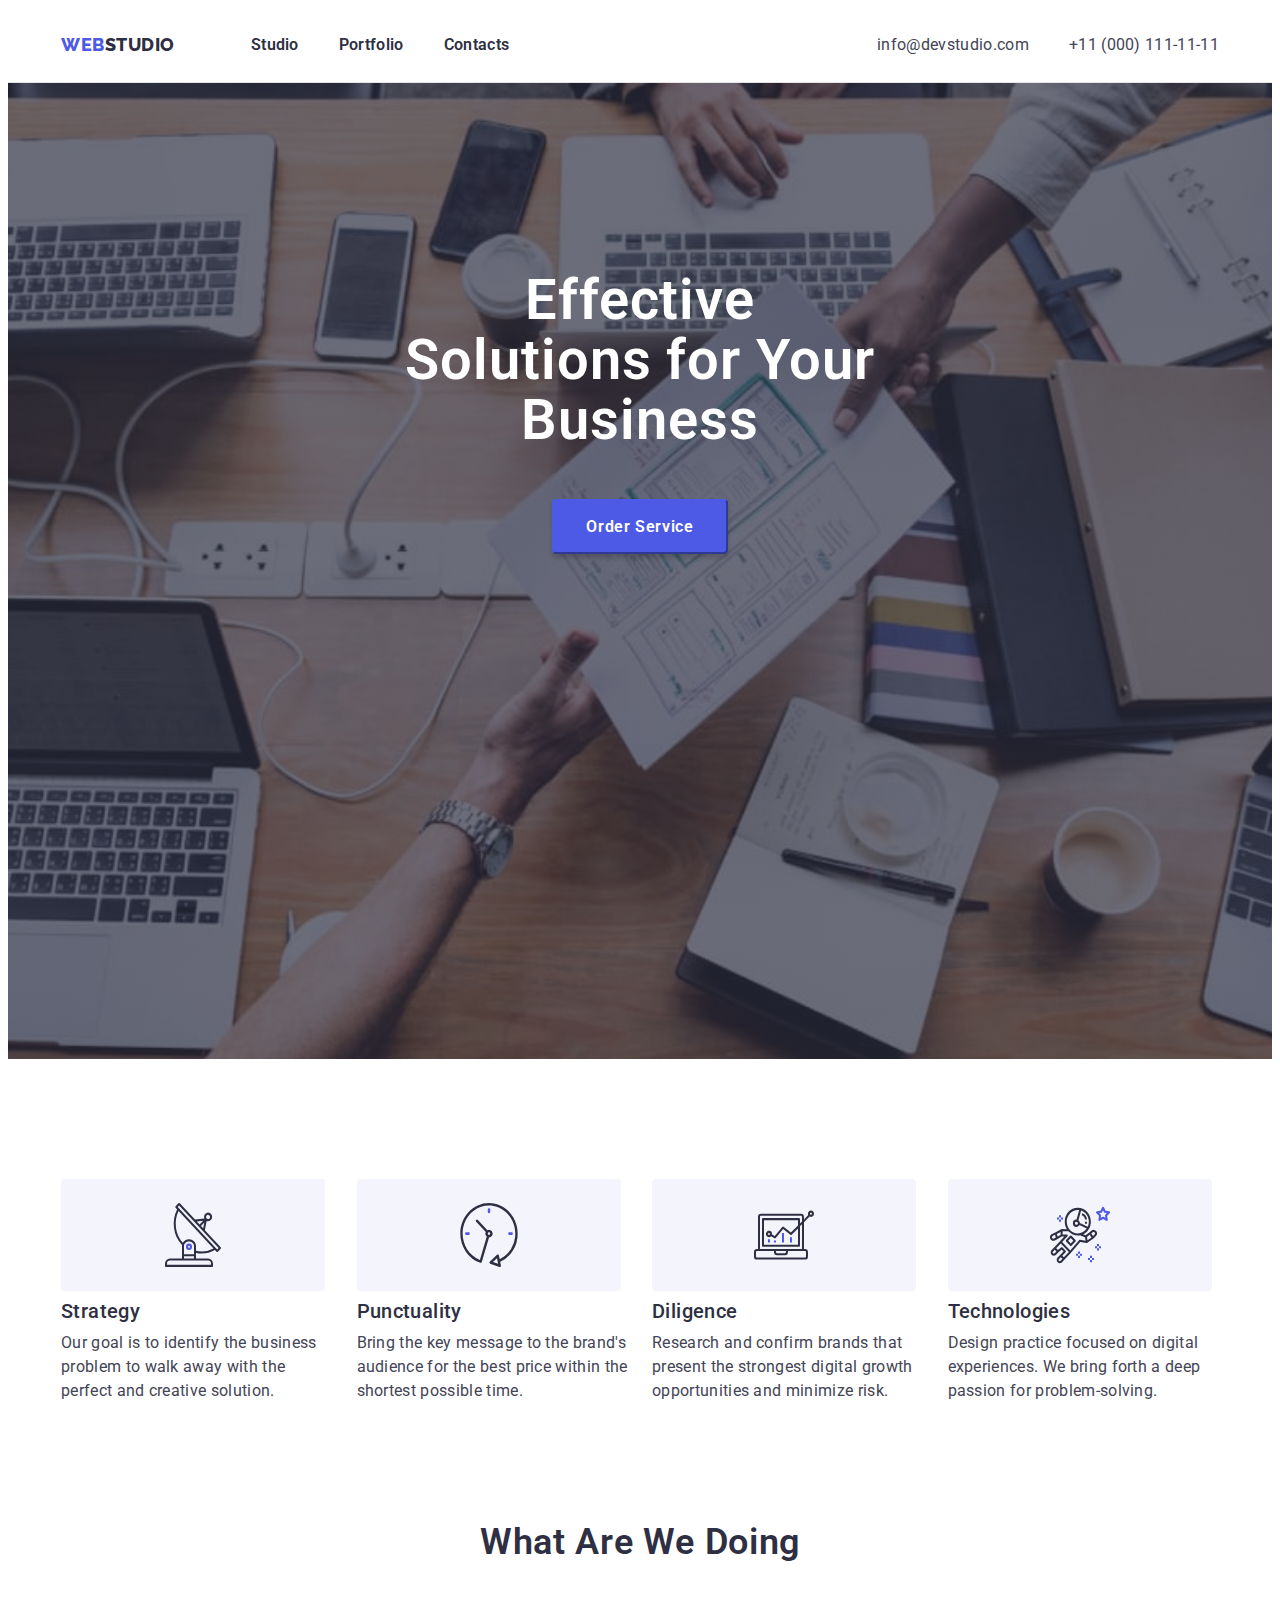
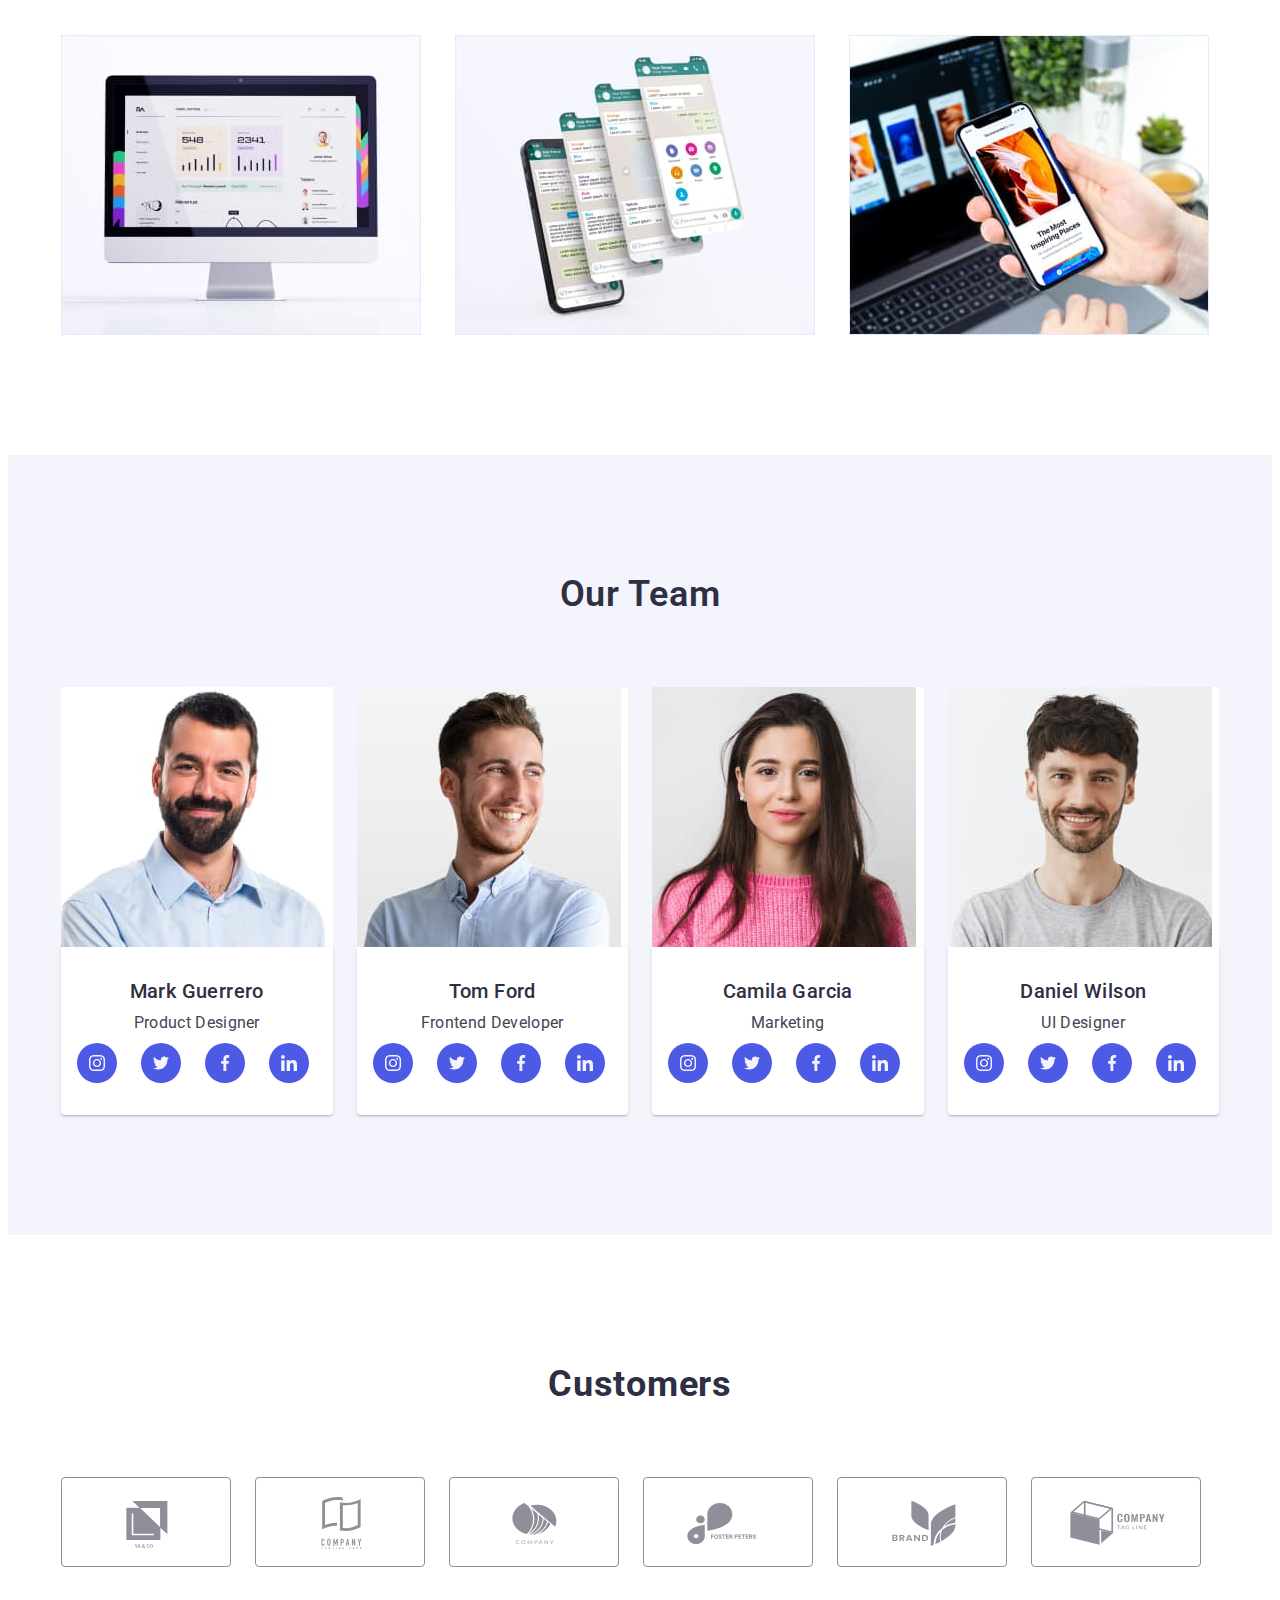
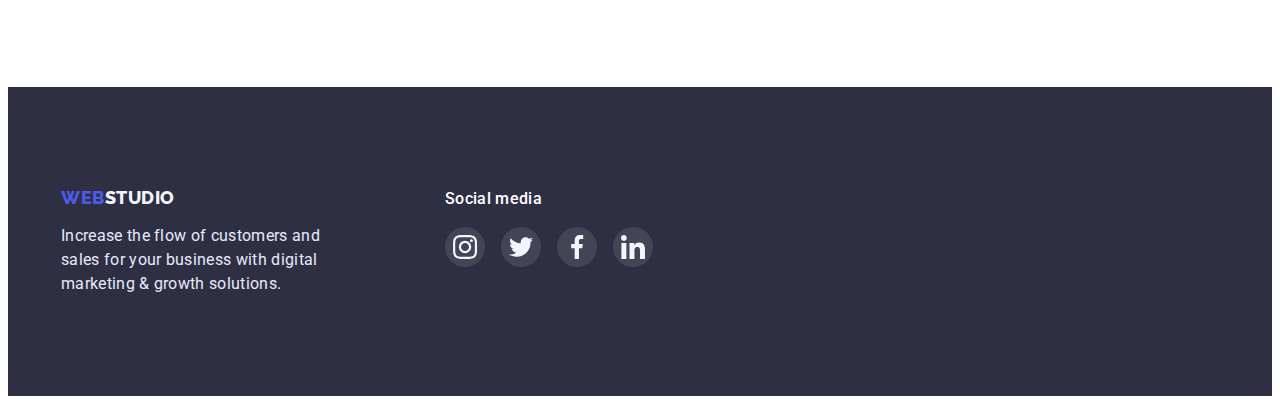
==== index.html @ f4039239 "first commit" ====
<!DOCTYPE html>
<html lang="en">
  <head>
    <meta charset="utf-8" />
    <meta http-equiv="X-UA-Compatible" content="IE=edge" />
    <title>WebStudio</title>
    <meta name="viewport" content="width=device-width, initial-scale=1" />
    <link rel="preconnect" href="https://fonts.googleapis.com" />
    <link rel="preconnect" href="https://fonts.googleapis.com" />
    <link rel="preconnect" href="https://fonts.gstatic.com" crossorigin />
    <link
      rel="stylesheet"
      href="https://cdnjs.cloudflare.com/ajax/libs/modern-normalize/1.1.0/modern-normalize.min.css"
      integrity="sha512-wpPYUAdjBVSE4KJnH1VR1HeZfpl1ub8YT/NKx4PuQ5NmX2tKuGu6U/JRp5y+Y8XG2tV+wKQpNHVUX03MfMFn9Q=="
      crossorigin="anonymous"
      referrerpolicy="no-referrer"
    />
    <link
      href="https://fonts.googleapis.com/css2?family=Montserrat:wght@400;700&family=Raleway:wght@800&family=Roboto:wght@400;500;700;900&display=swap"
      rel="stylesheet"
    />
    <link rel="stylesheet" href="./css/styles.css" />
  </head>
  <body>
    <header class="section header">
      <div class="head-container container">
        <nav class="header-navigation">
          <!-- <div class="logo-container"> -->
          <a class="header-logo-link link" href="./index.html"
            ><span class="header-logo-span">Web</span>Studio</a
          >
          <!-- </div> -->

          <ul class="header-list list">
            <li class="header-item">
              <a class="header-item-link link" href="./index.html">Studio</a>
            </li>
            <li class="header-item">
              <a class="header-item-link link" href="./portfolio.html"
                >Portfolio</a
              >
            </li>
            <li class="header-item">
              <a class="header-item-link link" href="">Contacts</a>
            </li>
          </ul>
        </nav>
        <address class="header-addr">
          <ul class="addr-list list">
            <li class="addr-item">
              <a class="addr-item-link link" href="mailto:info@devstudio.com"
                >info@devstudio.com</a
              >
            </li>
            <li class="addr-item">
              <a class="addr-item-link link" href="tel:+110001111111"
                >+11 (000) 111-11-11</a
              >
            </li>
          </ul>
        </address>
      </div>
    </header>
    <main>
      <section class="section hero">
        <div class="container hero-container">
          <h1 class="hero-title">Effective Solutions for Your Business</h1>
          <button class="hero-btn" type="button">Order Service</button>
        </div>
      </section>

      <section class="section">
        <div class="container benefit-container">
          <h2 class="visually-hidden benefit">Benefits</h2>
          <ul class="benefits-list list">
            <li>
              <h3 class="benefits-title benefits-title-strategy">Strategy</h3>
              <p class="benefits-text">
                Our goal is to identify the business problem to walk away with
                the perfect and creative solution.
              </p>
            </li>
            <li>
              <h3 class="benefits-title benefits-title-punctuality">
                Punctuality
              </h3>
              <p class="benefits-text">
                Bring the key message to the brand's audience for the best price
                within the shortest possible time.
              </p>
            </li>
            <li>
              <h3 class="benefits-title benefits-title-diligence">Diligence</h3>
              <p class="benefits-text">
                Research and confirm brands that present the strongest digital
                growth opportunities and minimize risk.
              </p>
            </li>
            <li>
              <h3 class="benefits-title benefits-title-technologies">
                Technologies
              </h3>
              <p class="benefits-text">
                Design practice focused on digital experiences. We bring forth a
                deep passion for problem-solving.
              </p>
            </li>
          </ul>
        </div>
      </section>

      <section class="section work-section">
        <div class="container">
          <h2 class="work-title">What are we doing</h2>
          <ul class="work-list list">
            <li class="work-item">
              <!-- width="360" -->
              <a class="work-link" href=""
                ><img
                  src="./images/img1.jpg"
                  alt="photo analytics "
                  class="work-img"
                  width="360"
              /></a>
            </li>
            <li class="work-item">
              <a class="work-link" href=""
                ><img
                  src="./images/img2.jpg"
                  alt="photo mobile application"
                  class="work-img"
                  width="360"
              /></a>
            </li>
            <li class="work-item">
              <a class="work-link" href=""
                ><img
                  src="./images/img3.jpg"
                  alt="photo mobile site"
                  class="work-img"
                  width="360"
              /></a>
            </li>
          </ul>
        </div>
      </section>

      <section class="section team">
        <div class="container">
          <h2 class="team-title">Our Team</h2>

          <ul class="team-list list">
            <li class="team-item">
              <img
                src="./images/img4.jpg"
                alt="photo Mark Guerrero"
                width="264"
                class="team-img"
              />
              <div class="team-content">
                <h3 class="team-officer">Mark Guerrero</h3>
                <p class="team-text">Product Designer</p>
                <ul class="team-list-icon list">
                  <li class="team-item-icon">
                    <a class="team-link-icon link" href="http://">
                      <svg class="team-svg-icon">
                        <use href="./images/icons.svg#instagram"></use>
                      </svg>
                    </a>
                  </li>
                  <li class="team-item-icon">
                    <a class="team-link-icon link" href="http://">
                      <svg class="team-svg-icon">
                        <use href="./images/icons.svg#twitter"></use>
                      </svg>
                    </a>
                  </li>
                  <li class="team-item-icon">
                    <a class="team-link-icon link" href="http://">
                      <svg class="team-svg-icon">
                        <use href="./images/icons.svg#facebook"></use>
                      </svg>
                    </a>
                  </li>
                  <li class="team-item-icon">
                    <a class="team-link-icon link" href="http://">
                      <svg class="team-svg-icon">
                        <use href="./images/icons.svg#linkedin"></use>
                      </svg>
                    </a>
                  </li>
                </ul>
              </div>
            </li>
            <li class="team-item">
              <img
                src="./images/img5.jpg"
                alt="photo Tom Ford"
                width="264"
                class="team-img"
              />
              <div class="team-content">
                <h3 class="team-officer">Tom Ford</h3>
                <p class="team-text">Frontend Developer</p>
                <ul class="team-list-icon list">
                  <li class="team-item-icon">
                    <a class="team-link-icon link" href="http://">
                      <svg class="team-svg-icon">
                        <use href="./images/icons.svg#instagram"></use>
                      </svg>
                    </a>
                  </li>
                  <li class="team-item-icon">
                    <a class="team-link-icon link" href="http://">
                      <svg class="team-svg-icon">
                        <use href="./images/icons.svg#twitter"></use>
                      </svg>
                    </a>
                  </li>
                  <li class="team-item-icon">
                    <a class="team-link-icon link" href="http://">
                      <svg class="team-svg-icon">
                        <use href="./images/icons.svg#facebook"></use>
                      </svg>
                    </a>
                  </li>
                  <li class="team-item-icon">
                    <a class="team-link-icon link" href="http://">
                      <svg class="team-svg-icon">
                        <use href="./images/icons.svg#linkedin"></use>
                      </svg>
                    </a>
                  </li>
                </ul>
              </div>
            </li>
            <li class="team-item">
              <img
                src="./images/img6.jpg"
                alt="photo Camila Garcia"
                width="264"
                class="team-img"
              />
              <div class="team-content">
                <h3 class="team-officer">Camila Garcia</h3>
                <p class="team-text">Marketing</p>
                <ul class="team-list-icon list">
                  <li class="team-item-icon">
                    <a class="team-link-icon link" href="http://">
                      <svg class="team-svg-icon">
                        <use href="./images/icons.svg#instagram"></use>
                      </svg>
                    </a>
                  </li>
                  <li class="team-item-icon">
                    <a class="team-link-icon link" href="http://">
                      <svg class="team-svg-icon">
                        <use href="./images/icons.svg#twitter"></use>
                      </svg>
                    </a>
                  </li>
                  <li class="team-item-icon">
                    <a class="team-link-icon link" href="http://">
                      <svg class="team-svg-icon">
                        <use href="./images/icons.svg#facebook"></use>
                      </svg>
                    </a>
                  </li>
                  <li class="team-item-icon">
                    <a class="team-link-icon link" href="http://">
                      <svg class="team-svg-icon">
                        <use href="./images/icons.svg#linkedin"></use>
                      </svg>
                    </a>
                  </li>
                </ul>
              </div>
            </li>
            <li class="team-item">
              <img
                src="./images/img7.jpg"
                alt="photo Daniel Wilson"
                width="264"
                class="team-img"
              />
              <div class="team-content">
                <h3 class="team-officer">Daniel Wilson</h3>
                <p class="team-text">UI Designer</p>
                <ul class="team-list-icon list">
                  <li class="team-item-icon">
                    <a class="team-link-icon link" href="http://">
                      <svg class="team-svg-icon">
                        <use href="./images/icons.svg#instagram"></use>
                      </svg>
                    </a>
                  </li>
                  <li class="team-item-icon">
                    <a class="team-link-icon link" href="http://">
                      <svg class="team-svg-icon">
                        <use href="./images/icons.svg#twitter"></use>
                      </svg>
                    </a>
                  </li>
                  <li class="team-item-icon">
                    <a class="team-link-icon link" href="http://">
                      <svg class="team-svg-icon">
                        <use href="./images/icons.svg#facebook"></use>
                      </svg>
                    </a>
                  </li>
                  <li class="team-item-icon">
                    <a class="team-link-icon link" href="http://">
                      <svg class="team-svg-icon">
                        <use href="./images/icons.svg#linkedin"></use>
                      </svg>
                    </a>
                  </li>
                </ul>
              </div>
            </li>
          </ul>
        </div>
      </section>
      <section class="section">
        <div class="container">
          <h1 class="customers">Customers</h1>
          <ul class="customer-list list">
            <li class="customer-item">
              <a class="customer-link link" href="http://">
                <svg class="customer-icon">
                  <use href="./images/icons.svg#Logo"></use>
                </svg>
              </a>
            </li>
            <li class="customer-item">
              <a class="customer-link link" href="http://">
                <svg class="customer-icon">
                  <use href="./images/icons.svg#Logo1"></use>
                </svg>
              </a>
            </li>
            <li class="customer-item">
              <a class="customer-link link" href="http://">
                <svg class="customer-icon">
                  <use href="./images/icons.svg#Logo2"></use>
                </svg>
              </a>
            </li>
            <li class="customer-item">
              <a class="customer-link link" href="http://">
                <svg class="customer-icon">
                  <use href="./images/icons.svg#Logo3"></use>
                </svg>
              </a>
            </li>
            <li class="customer-item">
              <a class="customer-link link" href="http://">
                <svg class="customer-icon">
                  <use href="./images/icons.svg#Logo4"></use>
                </svg>
              </a>
            </li>
            <li class="customer-item">
              <a class="customer-link link" href="http://">
                <svg class="customer-icon">
                  <use href="./images/icons.svg#Logo5"></use>
                </svg>
              </a>
            </li>
          </ul>
        </div>
      </section>
    </main>
    <footer class="footer">
      <div class="container footer-container">
        <div class="footer-box-logo">
          <a class="footer-logo link" href="./index.html"
            ><span class="header-logo-span">Web</span>Studio</a
          >
          <p class="footer-text">
            Increase the flow of customers and sales for your business with
            digital marketing & growth solutions.
          </p>
        </div>
        <div class="footer-box-media">
          <h3 class="footer-text-media">Social media</h3>
          <ul class="footer-list-media list">
            <li class="footer-item-media">
              <a class="footer-link-media" href="http://">
                <svg class="footer-media-icon">
                  <use href="./images/icons.svg#instagram"></use>
                </svg>
              </a>
            </li>
            <li class="footer-item-media">
              <a class="footer-link-media" href="http://">
                <svg class="footer-media-icon">
                  <use href="./images/icons.svg#twitter"></use>
                </svg>
              </a>
            </li>
            <li class="footer-item-media">
              <a class="footer-link-media" href="http://">
                <svg class="footer-media-icon">
                  <use href="./images/icons.svg#facebook"></use>
                </svg>
              </a>
            </li>
            <li class="footer-item-media">
              <a class="footer-link-media" href="http://">
                <svg class="footer-media-icon">
                  <use href="./images/icons.svg#linkedin"></use>
                </svg>
              </a>
            </li>
          </ul>
        </div>
      </div>
    </footer>
  </body>
</html>
---- css/styles.css ----
/* logo color #4D5AE5, #2E2F42*/
/* primary color #434455 */
/* secondary color #2E2F42 */
/* logo footer color #4D5AE5, #F4F4FD */
/* footer color #E7E9FC */
/* footer color #2E2F42 */

:root {
  --first-logo-color: #4d5ae5;
  --prymary-color: #434455;
  --secondary-color: #2e2f42;
  --addr-active-color: #404bbf;
  --main-background: #ffffff;
  --footer-background: #2e2f42;
  --footer-logo-color: #f4f4fd;
  --header-logo-color: #2e2f42;
  --hero-btn-color: #ffffff;
  --hero-border-color: #e5e5e5;
  --footer-text-color: #e7e9fc;
  --portfolio-btn-background: #f4f4fd;
  --portfolio-btn-border-color: #e7e9fc;
}

.visually-hidden {
  position: absolute;
  width: 1px;
  height: 1px;
  margin: -1px;
  border: 0;
  padding: 0;
  white-space: nowrap;
  clip-path: inset(100%);
  clip: rect(0 0 0 0);
  overflow: hidden;
}
/* body style */
body {
  background: var(--main-background);
  font-family: "Roboto", sans-serif;
  color: var(--prymary-color);
}
h1,
h2,
h3,
h4,
h5,
h6,
p {
  margin: 0;
  padding: 0;
}
a,
img {
  display: block;
}
button {
  cursor: pointer;
}
.section {
  padding-top: 120px;
}
.link {
  color: var(--prymary-color);
  font-style: normal;
  text-decoration: none;
}
.list {
  list-style: none;
  margin: 0;
  padding: 0;
}

/* Header */
.header {
  /* padding-top: 0; */
  padding-top: 25px;
  padding-bottom: 25px;
}

.header-navigation {
  display: flex;
  flex-wrap: wrap;
}

.container {
  margin-left: auto;
  margin-right: auto;
  max-width: 1158px;
  padding: 0 15px;
}
.head-container {
  display: flex;
  flex-wrap: wrap;
  align-items: center;
  /* padding-top: 25px;
  padding-bottom: 25px; */
}
.hero-container {
  /* padding: 188px 0; */
}
.benefit-container {
  /* padding: 120px 0 120px 0; */
}
.work-section {
  padding-bottom: 120px;
}
.footer-container {
  /* padding: 100px 0; */
  display: flex;
  gap: 120px;
}

.header-logo-link {
  color: var(--header-logo-color);
  font-family: "Raleway", sans-serif;
  font-weight: 800;
  font-size: 18px;
  line-height: 1.33;
  letter-spacing: 0.03em;
  text-transform: uppercase;
  margin-right: 76px;
}
.header-logo-span {
  color: var(--first-logo-color);
}
.header-item-link {
  color: var(--secondary-color);
  font-weight: 600;
  font-size: 16px;
  line-height: 1.5;
  letter-spacing: 0.02em;
}

.header-list {
  display: flex;
}
.header-item-link:hover,
.header-item-link:focus {
  color: var(--addr-active-color);
}

.header-item:not(:last-child) {
  margin-right: 40px;
}
.header-item-link {
}
.header-addr {
  margin-left: auto;
}
.addr-list {
  display: flex;
}
.addr-item-link {
  color: var(--prymary-color);
  font-size: 16px;
  line-height: 1.5;
  letter-spacing: 0.02em;
  font-weight: 400;
}
.addr-item-link:hover,
.addr-item-link:focus {
  color: var(--addr-active-color);
}
.addr-item:not(:last-child) {
  margin-right: 40px;
}

/* hero */
.hero {
  /* padding-top: 0; */
  max-width: 1440px;
  min-height: 600px;
  padding: 188px 0;
  margin: 0 auto;
  border-top: 1px solid var(--hero-border-color);
  background-repeat: no-repeat;
  background-size: cover;
  background-position: center;
  background-image: linear-gradient(
      to left,
      rgba(46, 47, 66, 0.7),
      rgba(46, 47, 66, 0.7)
    ),
    url(../images/hero-logo.jpg);
}
.hero-title {
  font-weight: 600;
  font-size: 56px;
  line-height: 1.07;
  text-align: center;
  letter-spacing: 0.017em;
  margin-left: auto;
  margin-right: auto;
  margin-bottom: 48px;

  color: var(--main-background);
  width: 492px;
}
.hero-btn:hover,
.hero-btn:focus {
  background-color: var(--addr-active-color);
}
.hero-btn {
  border-color: var(--first-logo-color);
  background-color: var(--first-logo-color);
  color: var(--hero-btn-color);
  box-shadow: 0px 4px 4px rgba(0, 0, 0, 0.15);
  border-radius: 4px;
  font-family: "Roboto";
  font-weight: 600;
  font-size: 16px;
  line-height: 1.19;
  letter-spacing: 0.04em;
  display: block;
  padding: 16px 32px;
  margin-left: auto;
  margin-right: auto;
}
/* Benefits */

.benefits-list {
  display: flex;
  flex-wrap: wrap;
  gap: 24px;
  /* padding: 0 15px; */
}
.benefits-list > li {
  flex-basis: calc((100% - 72px) / 4);
}

.benefits-title {
  font-weight: 500;
  font-size: 20px;
  line-height: 1.2;
  letter-spacing: 0.02em;
  color: var(--secondary-color);
  margin-bottom: 8px;
}
.benefits-title::before {
  margin-bottom: 8px;
  display: block;
  content: "";
  width: 264px;
  height: 112px;
  border-radius: 4px;
  background-color: var(--portfolio-btn-background);
}
.benefits-title-strategy::before {
  background-repeat: no-repeat;
  background-size: 60px 64px;
  background-position: center;
  background-image: url(../images/1/antenna.svg);
}

.benefits-title-punctuality::before {
  background-repeat: no-repeat;
  background-size: 60px 64px;
  background-position: center;
  background-image: url(../images/1/clock.svg);
}

.benefits-title-diligence::before {
  background-repeat: no-repeat;
  background-size: 60px 64px;
  background-position: center;
  background-image: url(../images/1/diagram.svg);
}

.benefits-title-technologies::before {
  background-repeat: no-repeat;
  background-size: 60px 64px;
  background-position: center;
  background-image: url(../images/1/astronaut.svg);
}

.benefits-text {
  font-size: 16px;
  line-height: 1.5;
  letter-spacing: 0.02em;
  color: var(--prymary-color);
}
/* Work */

.work-title {
  font-weight: 600;
  font-size: 36px;
  line-height: 1.11;
  text-align: center;
  letter-spacing: 0.02em;
  text-transform: capitalize;
  color: var(--secondary-color);
  margin-bottom: 72px;
}
.work-list {
  display: flex;
  flex-wrap: wrap;
  gap: 24px;
  /* padding: 0 15px; */
  /* overflow: hidden; */
}
.work-item {
  flex-basis: calc((100% - 48px) / 3);
}

/* team */
.team {
  padding-bottom: 120px;
  background-color: var(--footer-logo-color);
}
.team-title {
  font-weight: 600;
  font-size: 36px;
  line-height: 1.11;
  text-align: center;
  letter-spacing: 0.02em;
  text-transform: capitalize;
  color: var(--secondary-color);
  margin-bottom: 72px;
}
.team-list {
  display: flex;
  flex-wrap: wrap;
  gap: 24px;
}
.team-item {
  text-align: center;
  flex-basis: calc((100% - 72px) / 4);
  background-color: #ffffff;
  border-radius: 0px 0px 4px 4px;
}

.team-officer {
  font-weight: 500;
  font-size: 20px;
  line-height: 1.2;
  letter-spacing: 0.02em;
  color: var(--secondary-color);
  margin-bottom: 8px;
}
.team-content {
  padding: 32px 16px;
  background: #ffffff;
  box-shadow: 0px 1px 6px rgba(46, 47, 66, 0.08),
    0px 1px 1px rgba(46, 47, 66, 0.16), 0px 2px 1px rgba(46, 47, 66, 0.08);
  border-radius: 0px 0px 4px 4px;
}
.team-text {
  font-size: 16px;
  line-height: 1.5;
  letter-spacing: 0.02em;
}
.team-list-icon {
  display: flex;
  gap: 24px;
  margin-top: 8px;
}

.team-link-icon {
  display: flex;
  justify-content: center;
  align-items: center;
  width: 40px;
  height: 40px;
  border-radius: 50%;
  background-color: var(--first-logo-color);
}

.team-link-icon:hover,
.team-link-icon:focus {
  cursor: pointer;
  background-color: var(--addr-active-color);
}

.team-svg-icon {
  display: block;
  width: 16px;
  height: 16px;
}

/* Footer */
.footer {
  margin-top: 120px;
  padding: 100px 0;
  background-color: var(--footer-background);
}
.footer-logo {
  font-family: "Raleway", sans-serif;
  font-weight: 800;
  font-size: 18px;
  line-height: 1.17;
  letter-spacing: 0.03em;
  text-transform: uppercase;
  color: var(--footer-logo-color);
}
.footer-text {
  font-size: 16px;
  line-height: 1.5;
  letter-spacing: 0.02em;
  color: var(--footer-text-color);
  width: 264px;
  margin-top: 16px;
}
.footer-text-media {
  font-weight: 500;
  font-size: 16px;
  line-height: 1.5;
  /* identical to box height, or 150% */
  letter-spacing: 0.02em;
  color: #ffffff;
}
.footer-list-media {
  display: flex;
  gap: 16px;
  margin-top: 16px;
}
.footer-link-media {
  display: flex;
  justify-content: center;
  align-items: center;
  width: 40px;
  height: 40px;
  border-radius: 50%;
  background: rgba(255, 255, 255, 0.1);
}
.footer-link-media:hover,
.footer-link-media:focus {
  /* cursor: pointer; */
  background-color: #31d0aa;
}

.footer-media-icon {
  display: block;
  width: 24px;
  height: 24px;
}
/* Customers */
.customers {
  margin-top: 10px;
  font-weight: 700;
  font-size: 36px;
  line-height: 1.11;
  text-align: center;
  letter-spacing: 0.02em;
  text-transform: capitalize;
  color: var(--secondary-color);
}

.customer-list {
  display: flex;
  gap: 24px;
  margin-top: 72px;
}

.customer-link {
  display: flex;
  justify-content: center;
  align-items: center;
  width: 168px;
  height: 88px;
  border: 1px solid #8e8f99;
  border-radius: 4px;
}
.customer-link:hover,
.customer-link:focus {
  border-color: var(--addr-active-color);
}
.customer-link:hover .customer-icon,
.customer-link:focus .customer-icon {
  fill: var(--addr-active-color);
}

.customer-icon {
  /* fill="#8e8f99" style="fill: var(--color2, #8e8f99)" */
  fill: #8e8f99;
  width: 104px;
  height: 56px;
}
.customer-icon:hover {
  /* fill: var(--addr-active-color); */
}
/* Portfolio */
.portfolio {
  border-top: 1px solid var(--hero-border-color);
}

.portfolio-list-filter {
  display: flex;
  flex-wrap: wrap;
  justify-content: center;
  margin-bottom: 72px;
  gap: 24px;
}

.portfolio-list-img {
  display: flex;
  flex-wrap: wrap;
  column-gap: 24px;
  row-gap: 48px;
}
.portfolio-item-img {
  flex-basis: calc((100% - 48px) / 3);
  background: #ffffff;
}
.portfolio-item-img:hover .portfolio-img-link {
  /* border: 0.5px solid #F4F4FD; */
  box-shadow: 0px 1px 6px rgba(46, 47, 66, 0.08),
    0px 1px 1px rgba(46, 47, 66, 0.16), 0px 2px 1px rgba(46, 47, 66, 0.08);
}

.portfolio-btn:hover,
.portfolio-btn:focus {
  background-color: var(--addr-active-color);
  color: #ffffff;
  box-shadow: 0px 3px 1px rgba(0, 0, 0, 0.1), 0px 2px 1px rgba(0, 0, 0, 0.08),
    0px 2px 2px rgba(0, 0, 0, 0.12);
  border-radius: 4px;
  border-color: var(--addr-active-color);
}
.portfolio-btn {
  color: var(--first-logo-color);
  background: var(--portfolio-btn-background);
  border: 1px solid var(--portfolio-btn-border-color);
  border-radius: 4px;
  font-family: "Roboto";
  font-weight: 600;
  font-size: 16px;
  line-height: 1.5;
  text-align: center;
  letter-spacing: 0.04em;
  padding: 12px 24px;
}
.portfolio-list-title {
  color: var(--secondary-color);
  font-weight: 500;
  font-size: 20px;
  line-height: 1.2;
  letter-spacing: 0.02em;
  margin-bottom: 8px;
}
.portfolio-list-text {
  font-size: 16px;
  line-height: 1.5;
  letter-spacing: 0.02em;
}
.portfolio-img-content {
  padding: 32px 0 32px 16px;
  border: 1px solid #f4f4fd;
  border-top: 0;
  /* box-shadow: 0px 1px 6px rgba(46, 47, 66, 0.08); */
}
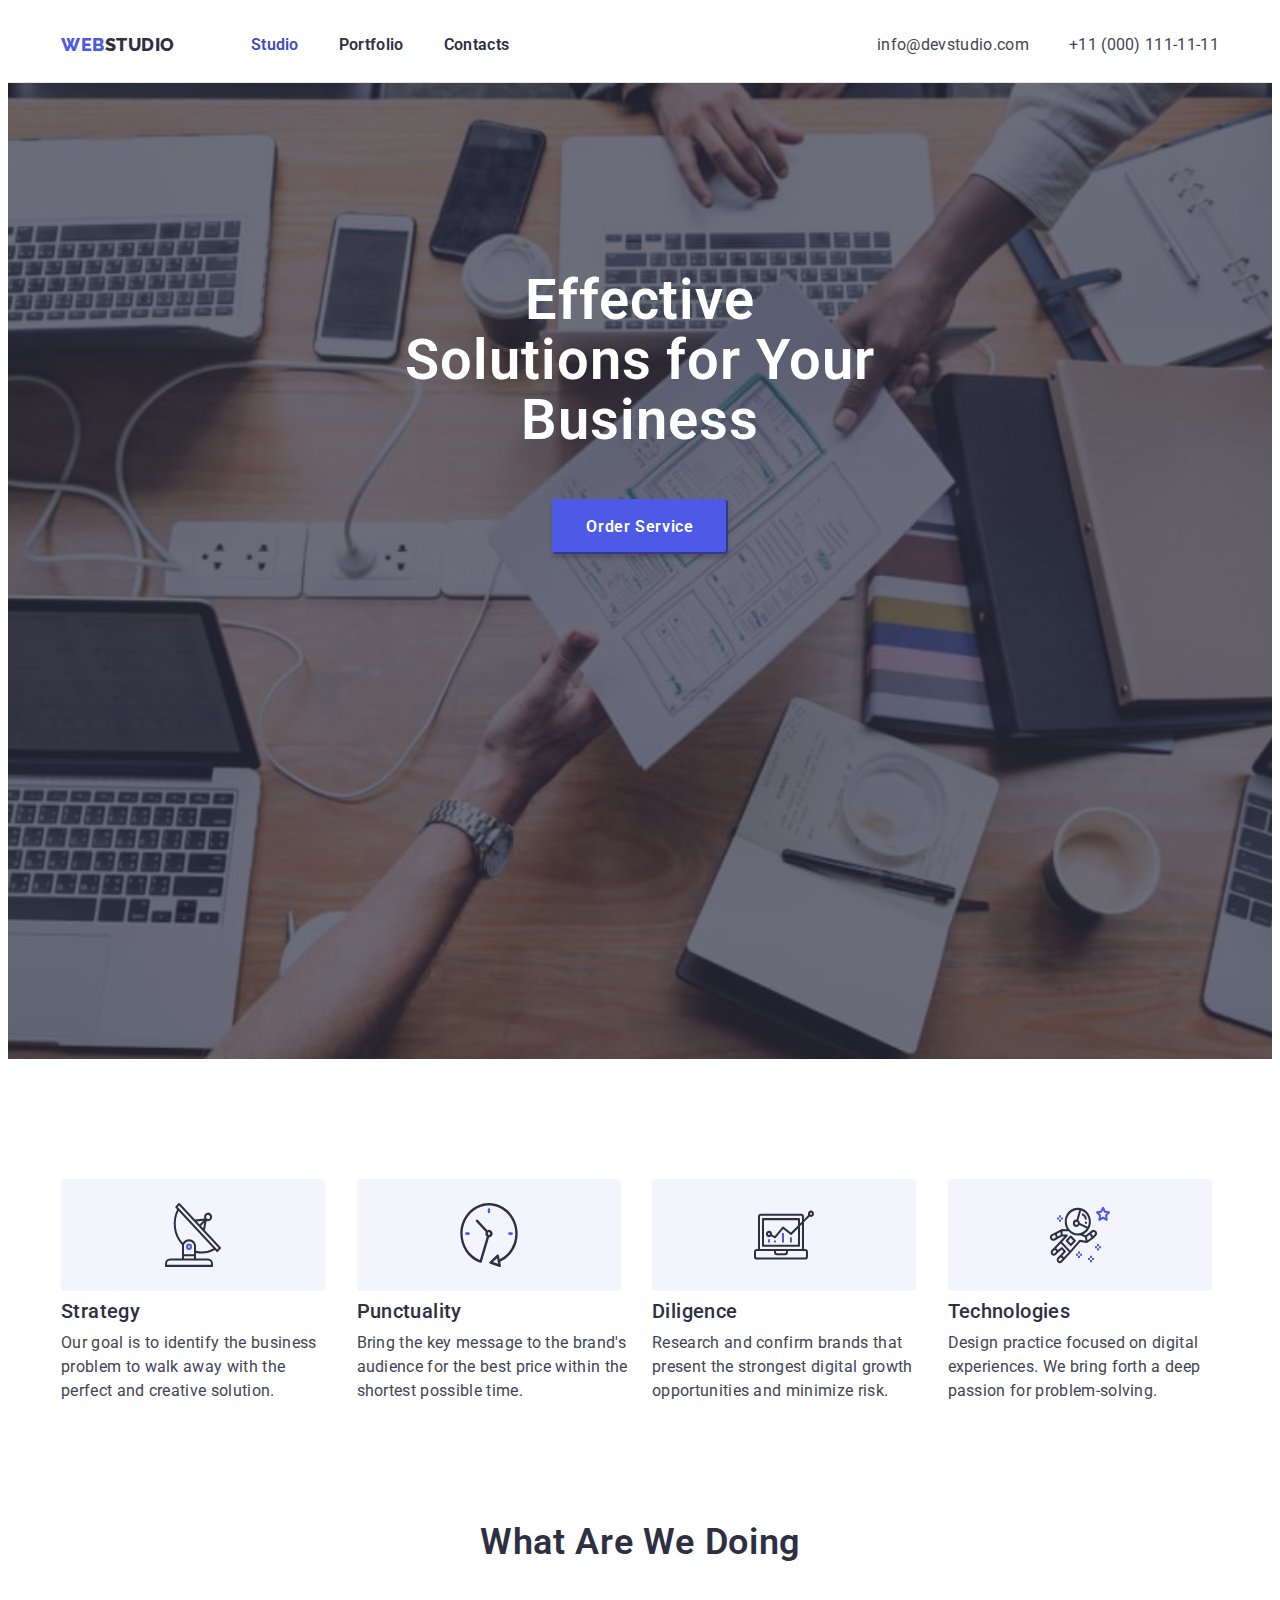
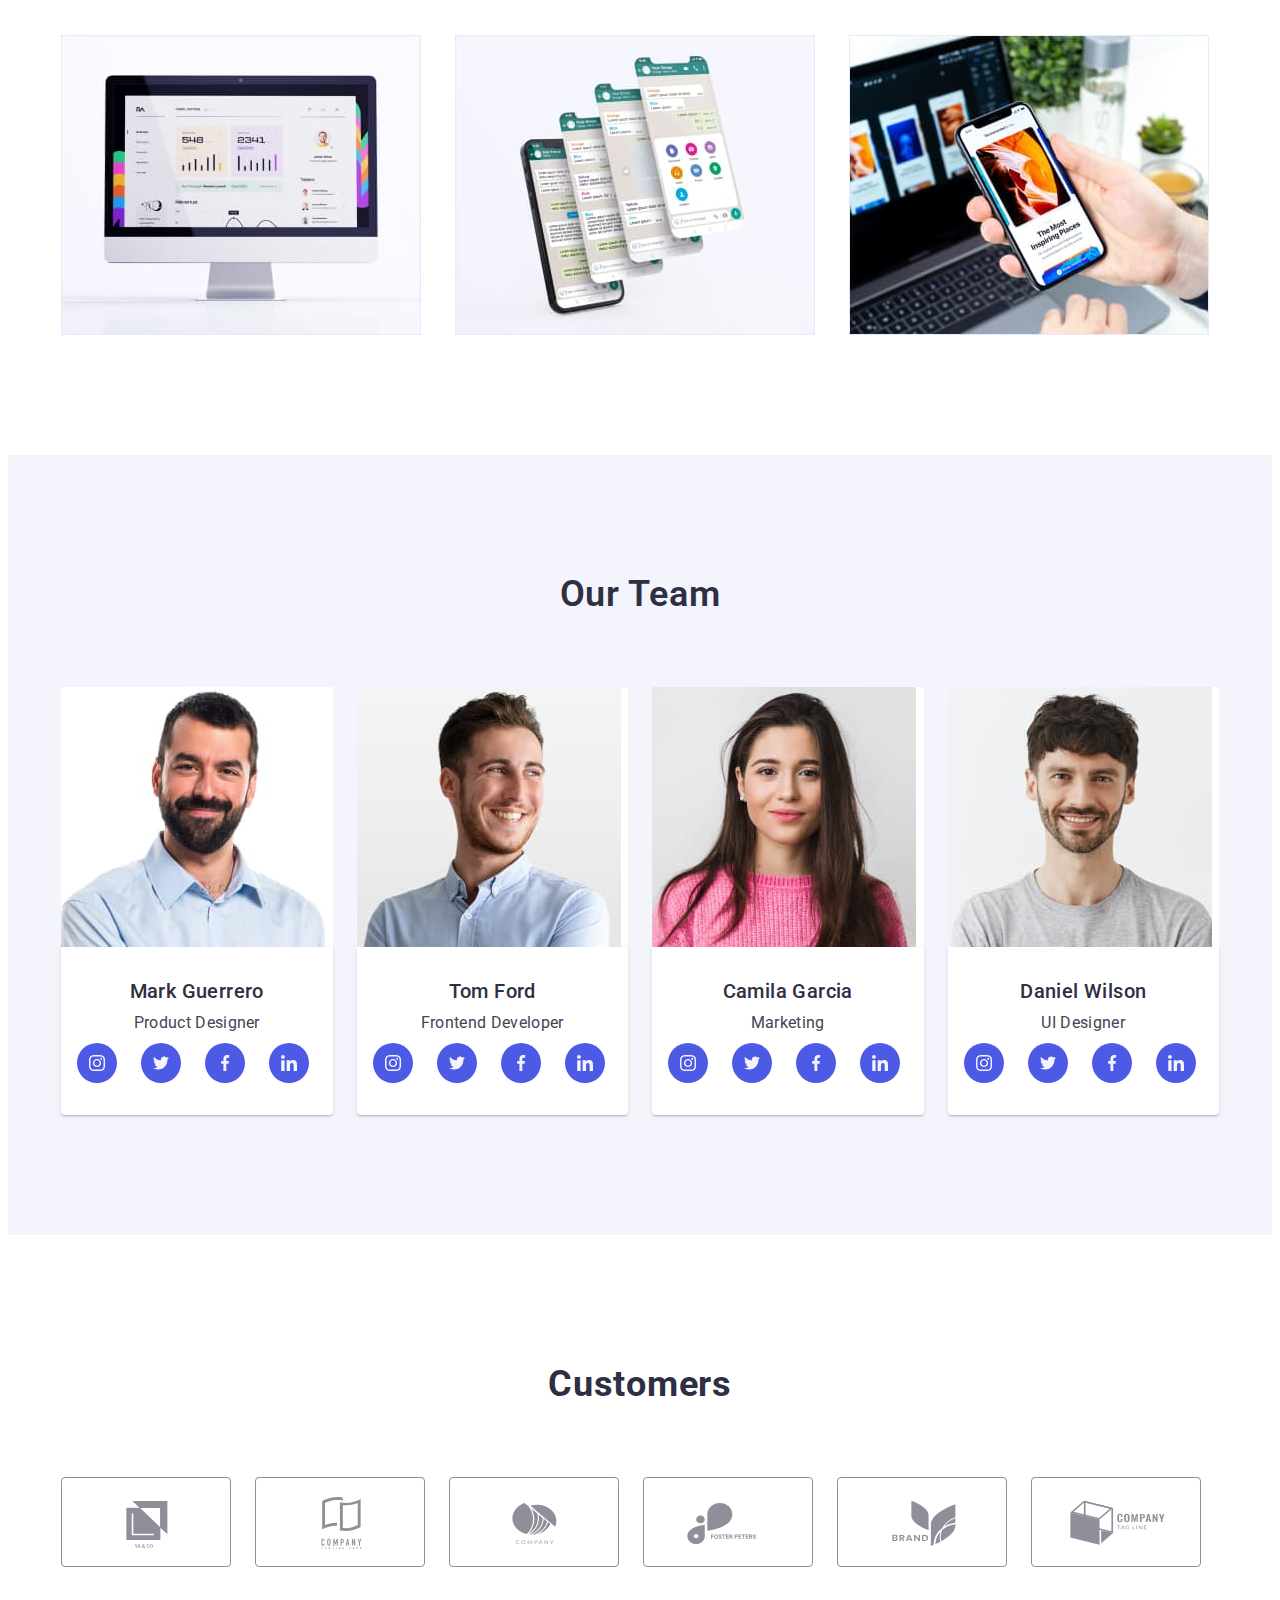
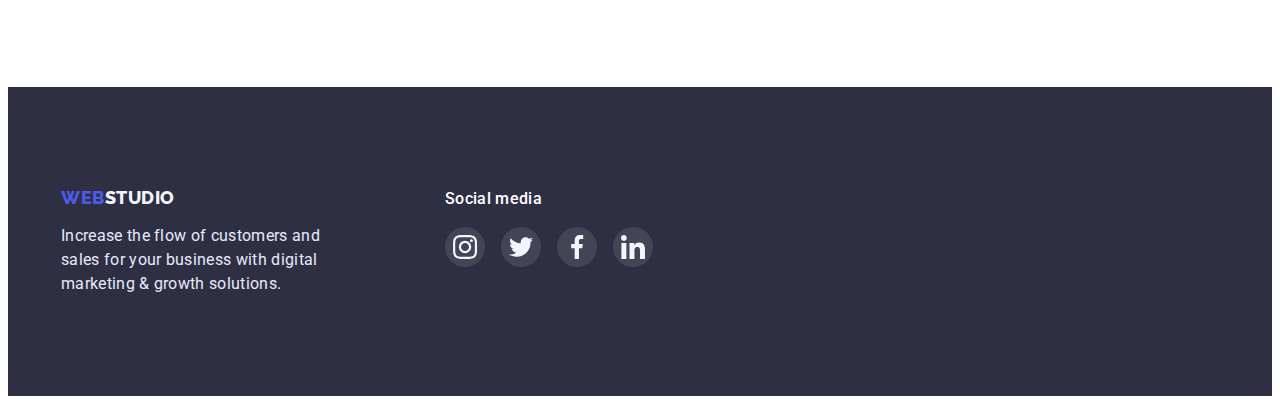
==== commit 3679fbd6: "add animation, add modal window,add overlay in portfolio cards" ====
--- a/index.html
+++ b/index.html
@@ -33,7 +33,9 @@
 
           <ul class="header-list list">
             <li class="header-item">
-              <a class="header-item-link link" href="./index.html">Studio</a>
+              <a class="header-item-link link is-active" href="./index.html"
+                >Studio</a
+              >
             </li>
             <li class="header-item">
               <a class="header-item-link link" href="./portfolio.html"
@@ -65,7 +67,7 @@
       <section class="section hero">
         <div class="container hero-container">
           <h1 class="hero-title">Effective Solutions for Your Business</h1>
-          <button class="hero-btn" type="button">Order Service</button>
+          <button class="hero-btn" type="button" data-modal-open>Order Service</button>
         </div>
       </section>
 
@@ -417,5 +419,16 @@
         </div>
       </div>
     </footer>
+    <div class="backdrop is-hidden" data-modal>
+      <div class="modal">
+      <button type="button" class="backdrop-close" data-modal-close>
+        <svg class="backdrop-icon">
+          <use href="./images/icons.svg#vector"></use>
+        </svg>
+        </div>
+      </button>
+      </div>
+    </div>
+    <script src="./js/modal.js"></script>
   </body>
 </html>
--- a/css/styles.css
+++ b/css/styles.css
@@ -95,12 +95,6 @@
   /* padding-top: 25px;
   padding-bottom: 25px; */
 }
-.hero-container {
-  /* padding: 188px 0; */
-}
-.benefit-container {
-  /* padding: 120px 0 120px 0; */
-}
 .work-section {
   padding-bottom: 120px;
 }
@@ -129,8 +123,13 @@
   font-size: 16px;
   line-height: 1.5;
   letter-spacing: 0.02em;
-}
-
+  position: relative;
+  transition: color 250ms cubic-bezier(0.4, 0, 0.2, 1),
+    background-color 250ms cubic-bezier(0.4, 0, 0.2, 1);
+}
+.is-active {
+  color: var(--addr-active-color);
+}
 .header-list {
   display: flex;
 }
@@ -142,7 +141,17 @@
 .header-item:not(:last-child) {
   margin-right: 40px;
 }
-.header-item-link {
+.header-item-link:hover::after {
+  display: block;
+  content: "";
+  position: absolute;
+  width: 100%;
+  height: 4px;
+  top: 0;
+  left: 0;
+  transform: translate(0, 48px);
+  background-color: var(--addr-active-color);
+  border-radius: 2px;
 }
 .header-addr {
   margin-left: auto;
@@ -156,6 +165,7 @@
   line-height: 1.5;
   letter-spacing: 0.02em;
   font-weight: 400;
+  transition: color 250ms cubic-bezier(0.4, 0, 0.2, 1);
 }
 .addr-item-link:hover,
 .addr-item-link:focus {
@@ -192,7 +202,6 @@
   margin-left: auto;
   margin-right: auto;
   margin-bottom: 48px;
-
   color: var(--main-background);
   width: 492px;
 }
@@ -215,6 +224,7 @@
   padding: 16px 32px;
   margin-left: auto;
   margin-right: auto;
+  transition: background-color 250ms cubic-bezier(0.4, 0, 0.2, 1);
 }
 /* Benefits */
 
@@ -363,6 +373,7 @@
   height: 40px;
   border-radius: 50%;
   background-color: var(--first-logo-color);
+  transition: background-color 250ms cubic-bezier(0.4, 0, 0.2, 1);
 }
 
 .team-link-icon:hover,
@@ -404,7 +415,6 @@
   font-weight: 500;
   font-size: 16px;
   line-height: 1.5;
-  /* identical to box height, or 150% */
   letter-spacing: 0.02em;
   color: #ffffff;
 }
@@ -421,6 +431,7 @@
   height: 40px;
   border-radius: 50%;
   background: rgba(255, 255, 255, 0.1);
+  transition: background-color 250ms cubic-bezier(0.4, 0, 0.2, 1);
 }
 .footer-link-media:hover,
 .footer-link-media:focus {
@@ -459,6 +470,7 @@
   height: 88px;
   border: 1px solid #8e8f99;
   border-radius: 4px;
+  transition: border-color 250ms cubic-bezier(0.4, 0, 0.2, 1);
 }
 .customer-link:hover,
 .customer-link:focus {
@@ -474,10 +486,9 @@
   fill: #8e8f99;
   width: 104px;
   height: 56px;
-}
-.customer-icon:hover {
-  /* fill: var(--addr-active-color); */
-}
+  transition: fill 250ms cubic-bezier(0.4, 0, 0.2, 1);
+}
+
 /* Portfolio */
 .portfolio {
   border-top: 1px solid var(--hero-border-color);
@@ -503,8 +514,45 @@
 }
 .portfolio-item-img:hover .portfolio-img-link {
   /* border: 0.5px solid #F4F4FD; */
+
   box-shadow: 0px 1px 6px rgba(46, 47, 66, 0.08),
     0px 1px 1px rgba(46, 47, 66, 0.16), 0px 2px 1px rgba(46, 47, 66, 0.08);
+}
+.portfolio-item-img .portfolio-img-link {
+  transition: box-shadow 250ms cubic-bezier(0.4, 0, 0.2, 1);
+}
+/* .portfolio-div-img::after {
+  display: block;
+  content: "";
+  position: absolute;
+  width: 100%;
+  height: 100%;
+  top: 0;
+  left: 0;
+  background: var(--first-logo-color);
+  transform: translateY(100%);
+  transition: transform 250ms cubic-bezier(0.4, 0, 0.2, 1);
+} */
+.portfolio-div-img {
+  position: relative;
+  overflow: hidden;
+}
+.portfolio-img-link:is(:hover, :focus) .portfolio-ovl-text {
+  transform: translateY(0);
+}
+
+.portfolio-ovl-text {
+  display: block;
+  width: 100%;
+  height: 100%;
+  position: absolute;
+  top: 0;
+  left: 0;
+  padding: 40px 32px;
+  transform: translateY(100%);
+  background-color: var(--first-logo-color);
+  color: #f4f4fd;
+  transition: transform 250ms cubic-bezier(0.4, 0, 0.2, 1);
 }
 
 .portfolio-btn:hover,
@@ -528,6 +576,10 @@
   text-align: center;
   letter-spacing: 0.04em;
   padding: 12px 24px;
+  transition: border-color 250ms cubic-bezier(0.4, 0, 0.2, 1),
+    box-shadow 250ms cubic-bezier(0.4, 0, 0.2, 1),
+    background-color 250ms cubic-bezier(0.4, 0, 0.2, 1),
+    color 250ms cubic-bezier(0.4, 0, 0.2, 1);
 }
 .portfolio-list-title {
   color: var(--secondary-color);
@@ -548,3 +600,64 @@
   border-top: 0;
   /* box-shadow: 0px 1px 6px rgba(46, 47, 66, 0.08); */
 }
+/* Modal window */
+.backdrop {
+  position: fixed;
+  top: 0;
+  left: 0;
+  width: 100%;
+  height: 100%;
+  background-color: rgba(46, 47, 66, 0.4);
+  transition: opacity 250ms cubic-bezier(0.4, 0, 0.2, 1),
+    visibility 250ms cubic-bezier(0.4, 0, 0.2, 1);
+}
+.modal {
+  position: absolute;
+  top: 50%;
+  left: 50%;
+  width: 408px;
+  height: 576px;
+  background-color: #fcfcfc;
+  box-shadow: 0px 1px 1px rgba(0, 0, 0, 0.14), 0px 1px 3px rgba(0, 0, 0, 0.12),
+    0px 2px 1px rgba(0, 0, 0, 0.2);
+  border-radius: 4px;
+  transform: translate(-50%, -50%);
+}
+
+.backdrop-close {
+  display: flex;
+  justify-content: center;
+  align-items: center;
+  position: absolute;
+  top: 24px;
+  right: 24px;
+  padding: 0;
+  width: 24px;
+  height: 24px;
+  background: #e7e9fc;
+  border: 1px solid rgba(0, 0, 0, 0.1);
+  border-radius: 50%;
+  transition: background-color 250ms cubic-bezier(0.4, 0, 0.2, 1);
+}
+
+.backdrop-close:hover,
+.backdrop-close:focus {
+  background-color: var(--addr-active-color);
+}
+.backdrop-close:hover .backdrop-icon,
+.backdrop-close:focus .backdrop-icon {
+  fill: #ffffff;
+}
+
+.backdrop-icon {
+  display: block;
+  width: 8px;
+  height: 8px;
+  fill: #000000;
+  transition: fill 250ms cubic-bezier(0.4, 0, 0.2, 1);
+}
+.is-hidden {
+  opacity: 0;
+  visibility: hidden;
+  pointer-events: none;
+}
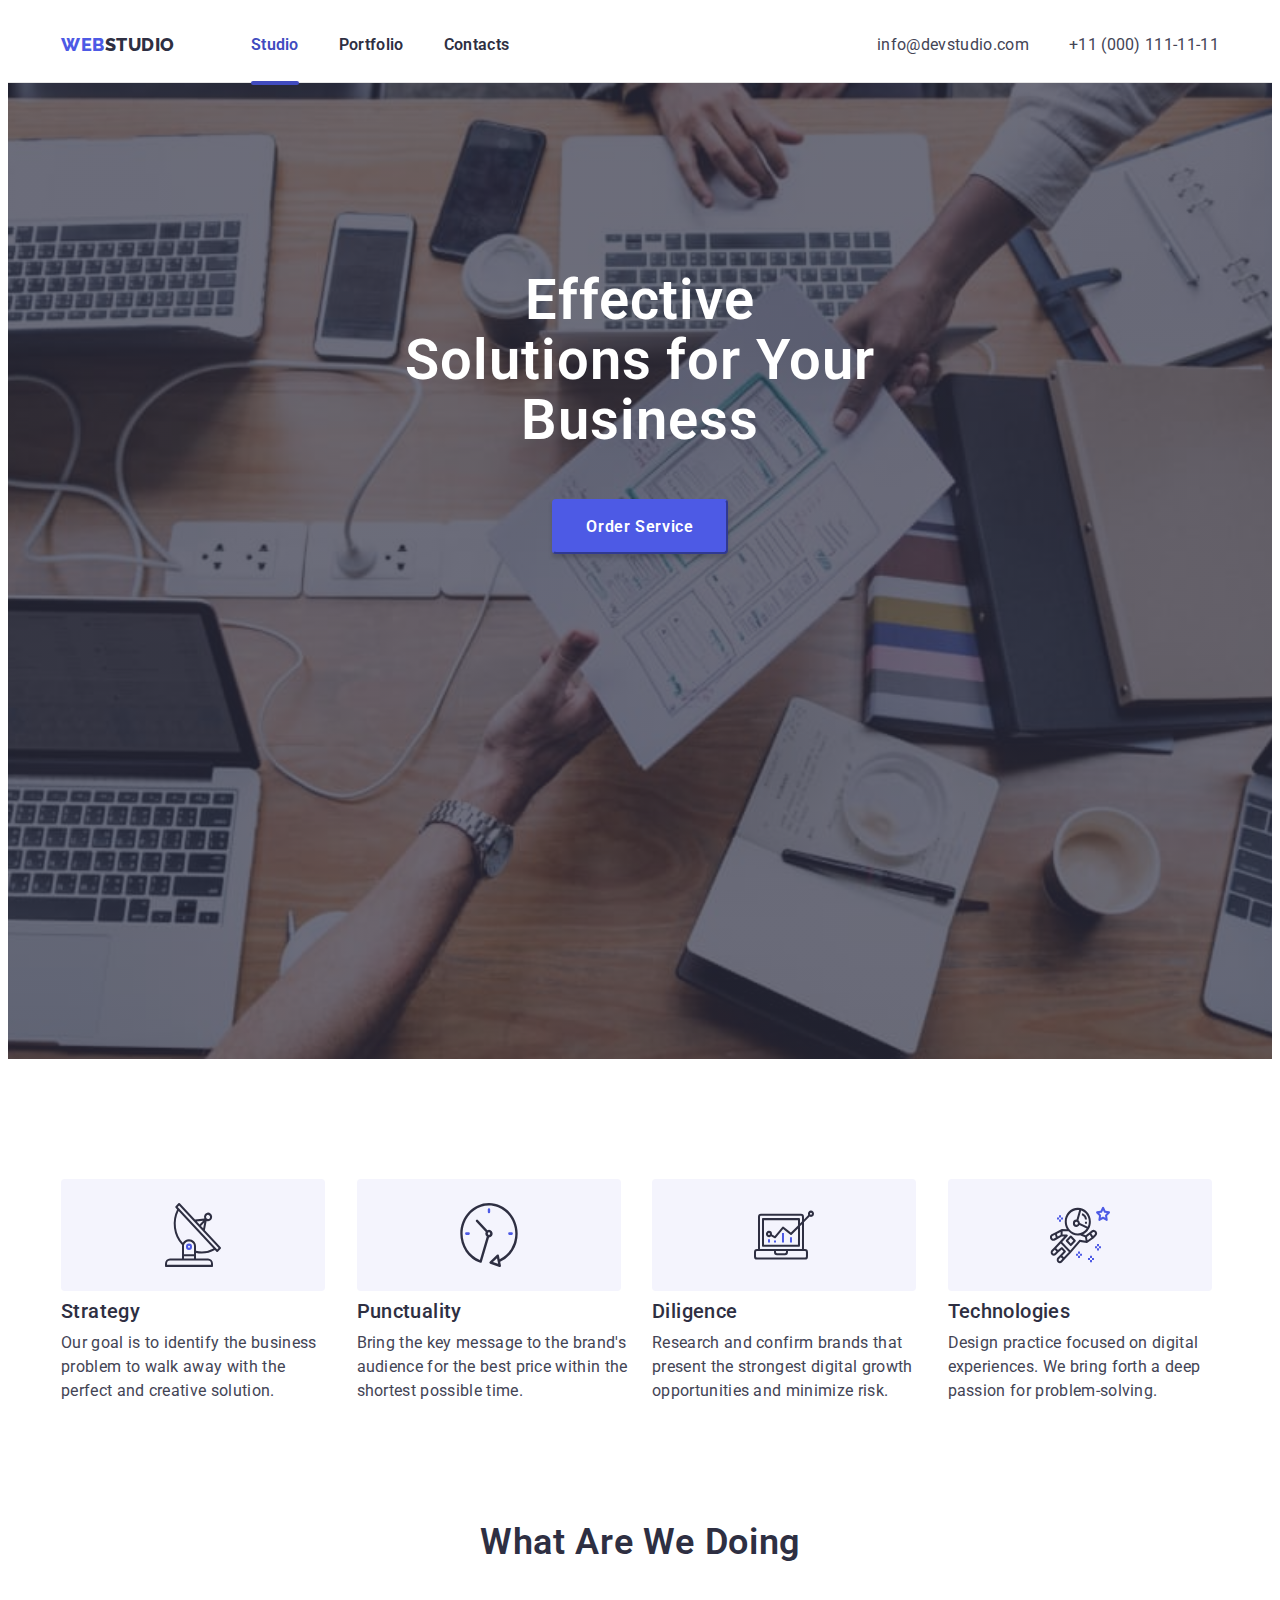
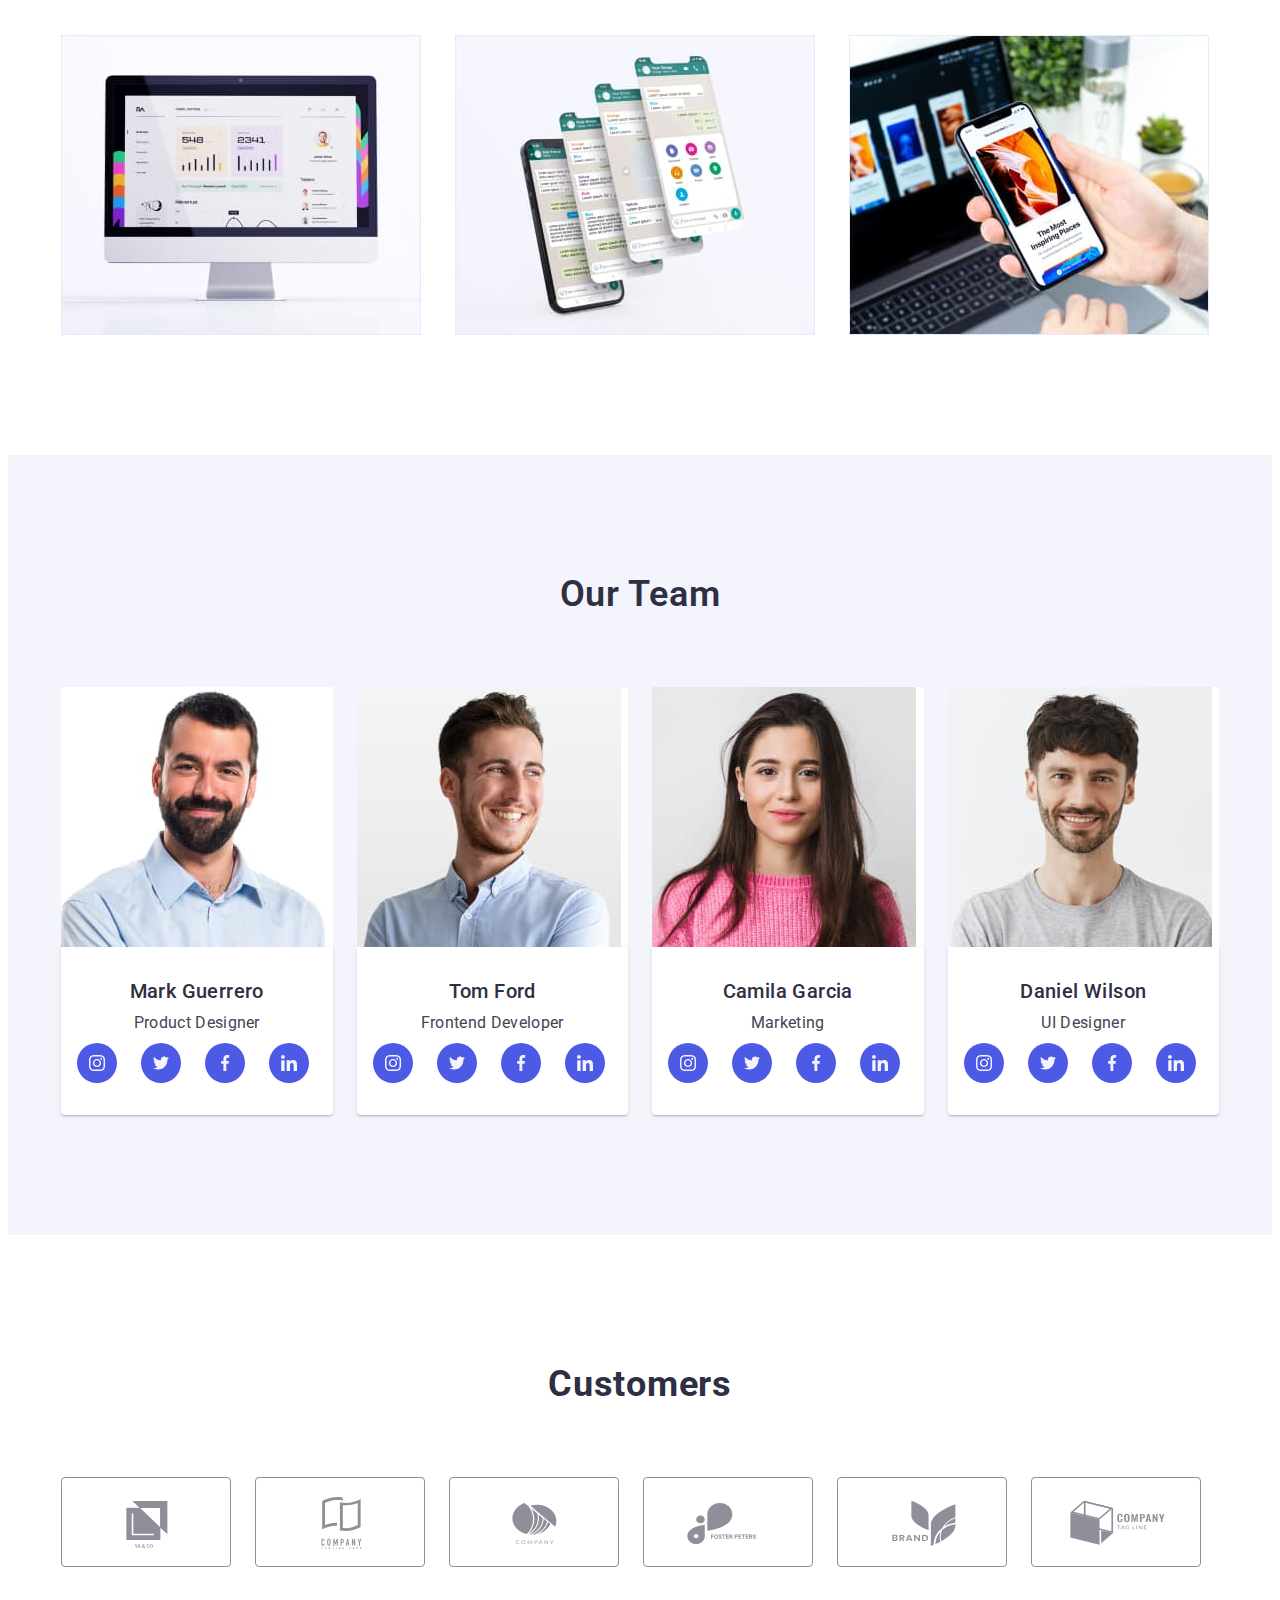
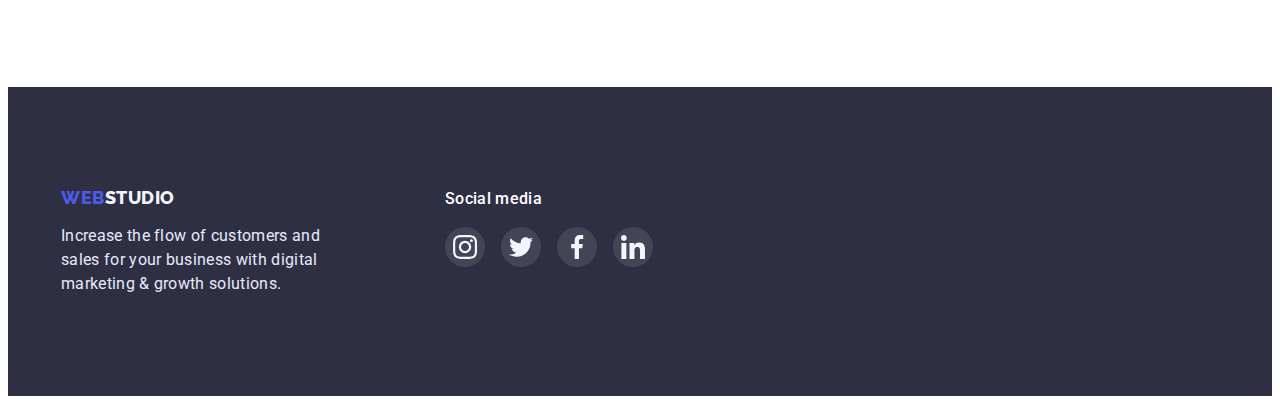
==== commit 8aa1a5d0: "add status position head menu" ====
--- a/index.html
+++ b/index.html
@@ -33,7 +33,7 @@
 
           <ul class="header-list list">
             <li class="header-item">
-              <a class="header-item-link link is-active" href="./index.html"
+              <a class="header-item-link is-active link" href="./index.html"
                 >Studio</a
               >
             </li>
--- a/css/styles.css
+++ b/css/styles.css
@@ -141,7 +141,7 @@
 .header-item:not(:last-child) {
   margin-right: 40px;
 }
-.header-item-link:hover::after {
+.is-active.header-item-link::after {
   display: block;
   content: "";
   position: absolute;
@@ -153,6 +153,18 @@
   background-color: var(--addr-active-color);
   border-radius: 2px;
 }
+/* .header-item-link:hover::after {
+  display: block;
+  content: "";
+  position: absolute;
+  width: 100%;
+  height: 4px;
+  top: 0;
+  left: 0;
+  transform: translate(0, 48px);
+  background-color: var(--addr-active-color);
+  border-radius: 2px;
+} */
 .header-addr {
   margin-left: auto;
 }
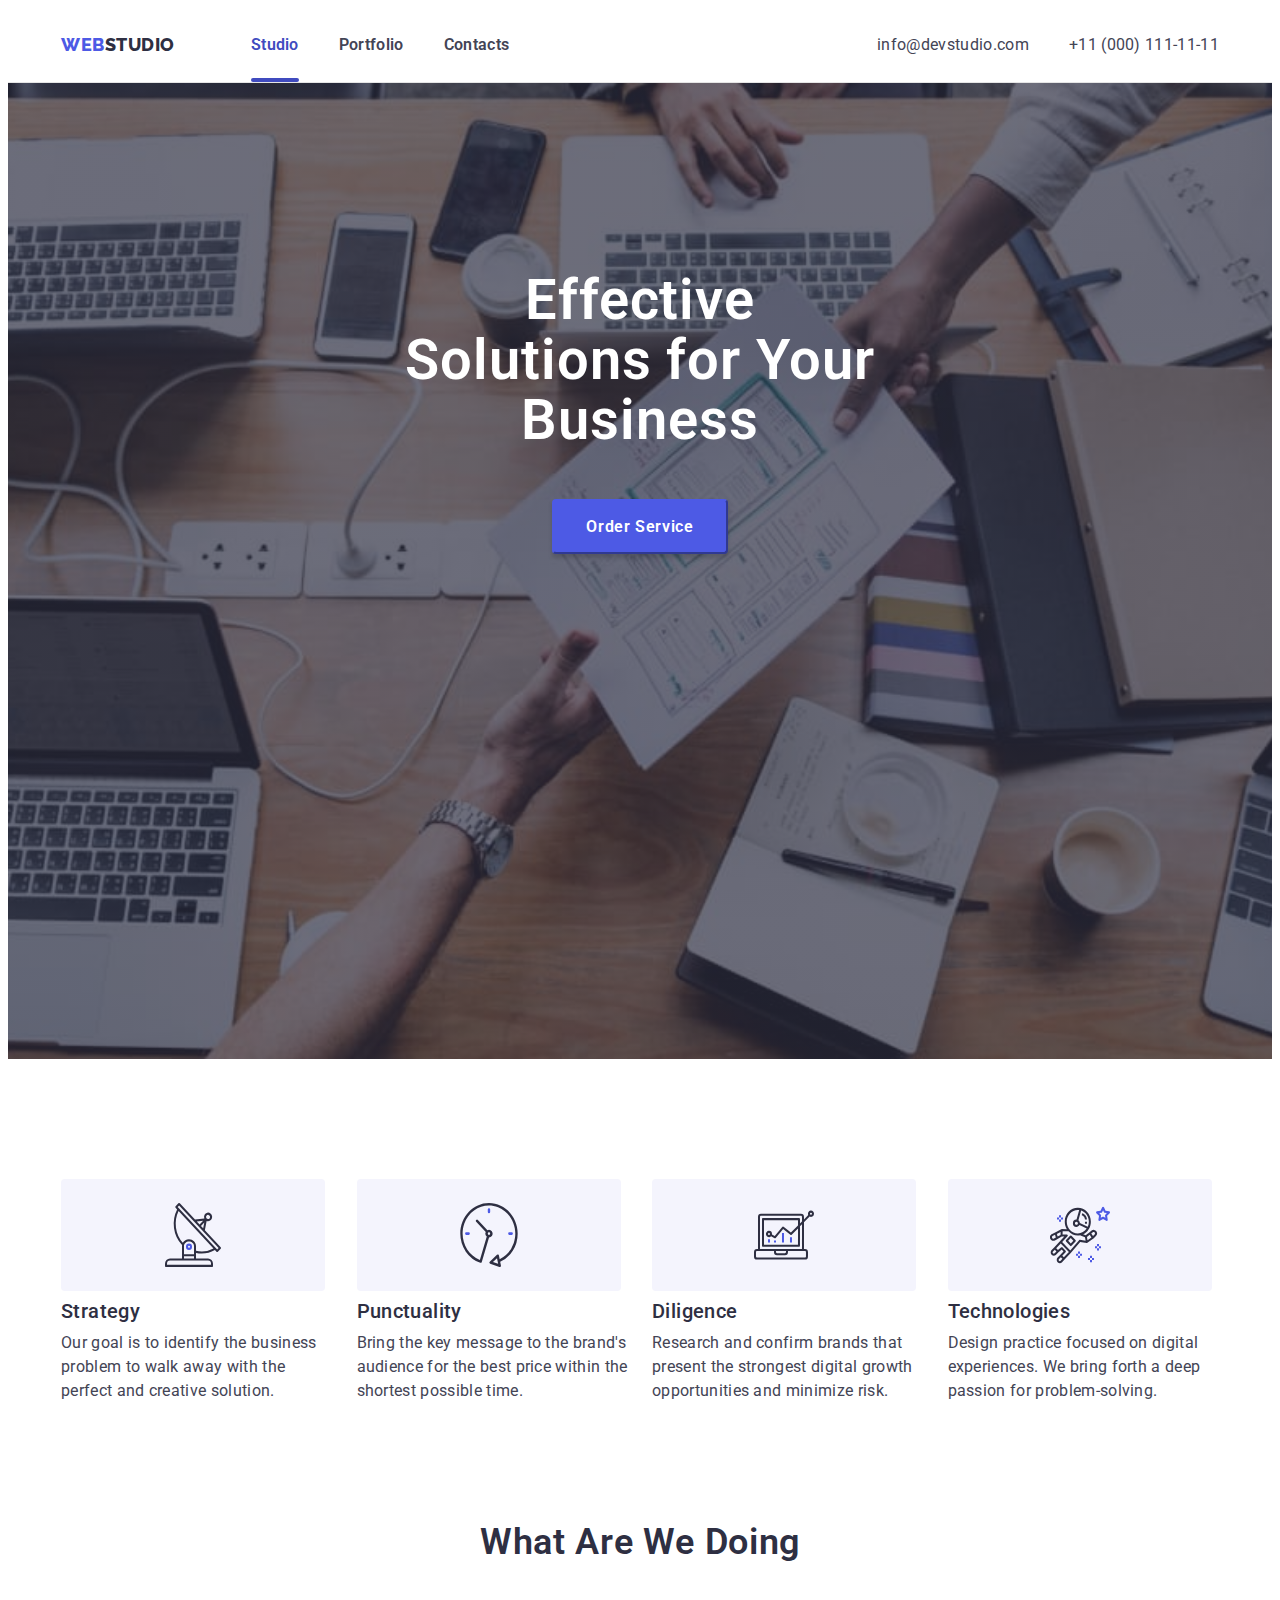
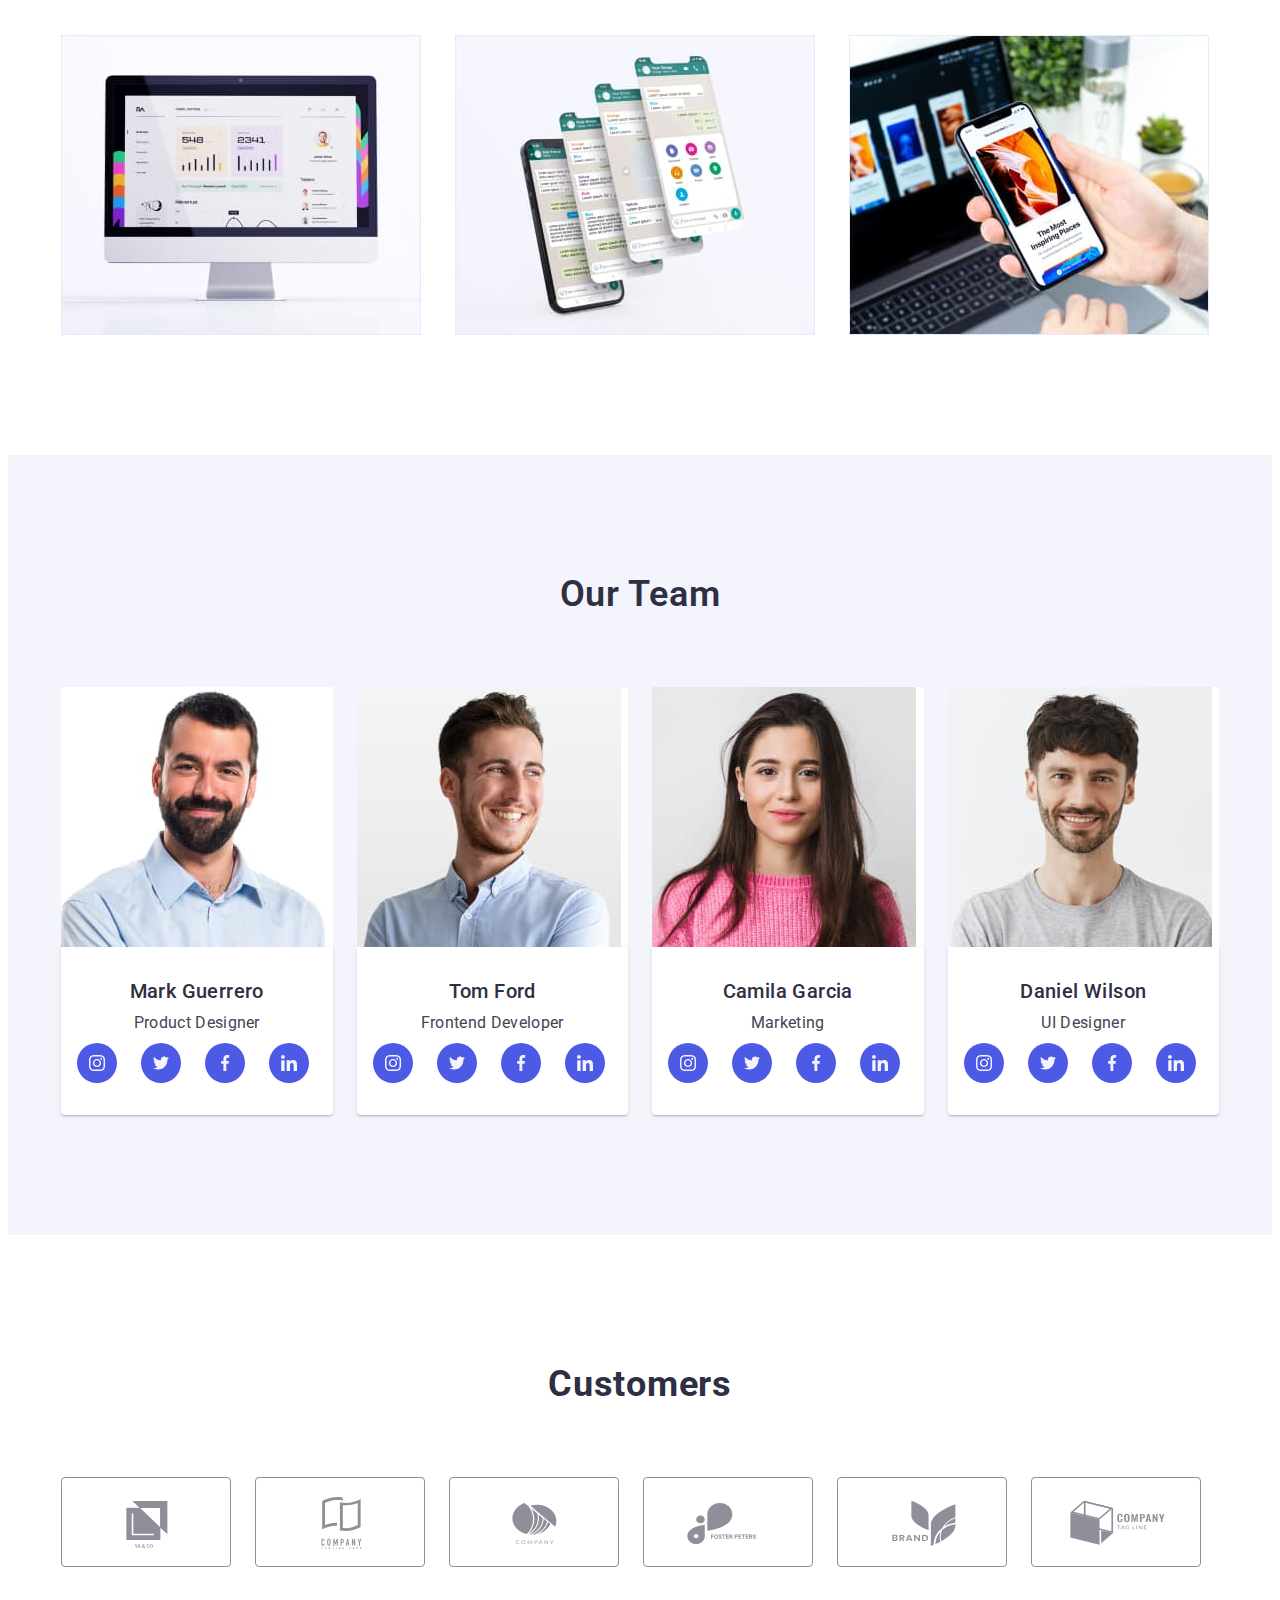
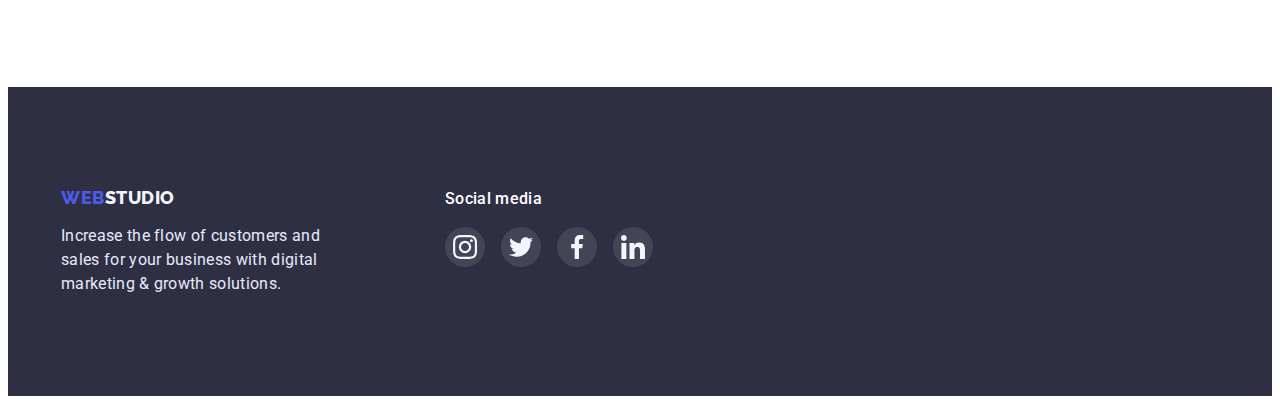
==== commit 4d6139f1: "correct line menu" ====
--- a/index.html
+++ b/index.html
@@ -22,7 +22,7 @@
     <link rel="stylesheet" href="./css/styles.css" />
   </head>
   <body>
-    <header class="section header">
+    <header class="header">
       <div class="head-container container">
         <nav class="header-navigation">
           <!-- <div class="logo-container"> -->
--- a/css/styles.css
+++ b/css/styles.css
@@ -73,8 +73,8 @@
 /* Header */
 .header {
   /* padding-top: 0; */
-  padding-top: 25px;
-  padding-bottom: 25px;
+  /* padding-top: 25px;
+  padding-bottom: 25px; */
 }
 
 .header-navigation {
@@ -105,6 +105,7 @@
 }
 
 .header-logo-link {
+  padding: 25px 0;
   color: var(--header-logo-color);
   font-family: "Raleway", sans-serif;
   font-weight: 800;
@@ -118,7 +119,8 @@
   color: var(--first-logo-color);
 }
 .header-item-link {
-  color: var(--secondary-color);
+  /* color: var(--secondary-color); */
+  padding: 25px 0;
   font-weight: 600;
   font-size: 16px;
   line-height: 1.5;
@@ -147,9 +149,9 @@
   position: absolute;
   width: 100%;
   height: 4px;
-  top: 0;
+  bottom: 0;
   left: 0;
-  transform: translate(0, 48px);
+  /* transform: translate(0, 48px); */
   background-color: var(--addr-active-color);
   border-radius: 2px;
 }
